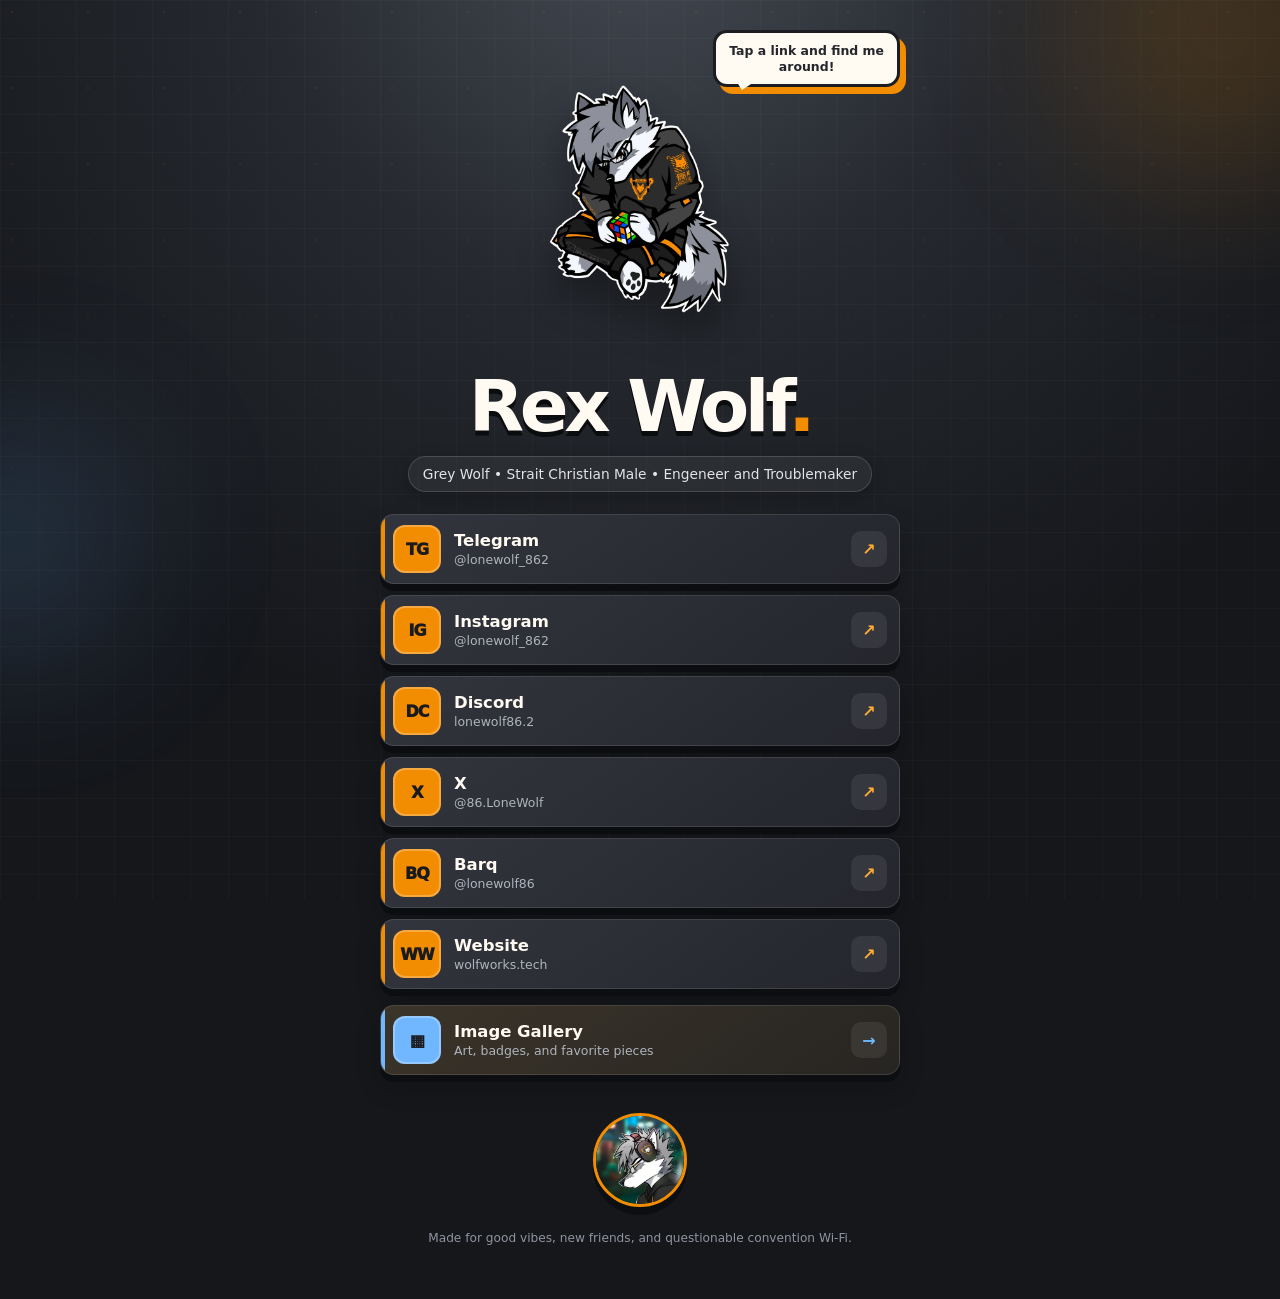
==== index.html @ 16a40c54 "Initial RexWolf site" ====
<!doctype html>
<html lang="en">
<head>
  <meta charset="UTF-8" />
  <meta name="viewport" content="width=device-width, initial-scale=1, viewport-fit=cover" />
  <meta name="theme-color" content="#f28c00" />
  <meta name="description" content="Find Rex Wolf around the inter.net." />
  <title>Rex Wolf • Find me online</title>
  <link rel="icon" type="image/png" href="/favicon.png" />
  <link rel="shortcut icon" href="/favicon.ico" />
  <link rel="apple-touch-icon" href="/apple-touch-icon.png" />
<link rel="stylesheet" href="styles.css" />
</head>
<body>
  <div class="ambient ambient-one"></div>
  <div class="ambient ambient-two"></div>

  <main class="landing-shell">
    <header class="hero" aria-labelledby="page-title">
      <div class="hero-art-wrap">
        <img class="hero-art" src="assets/images/hero.webp" alt="Rex Wolf sitting with a Rubik's cube" />
        <div class="speech-bubble">Tap a link and find me<br>around!</div>
      </div>

      <h1 id="page-title">Rex Wolf</h1>
      <p class="tagline"> Grey Wolf • Strait Christian Male • Engeneer and Troublemaker</p>
    </header>

    <nav class="link-stack" aria-label="Social links">
      <a class="social-card telegram" href="https://t.me/lonewolf_862" target="_blank" rel="noopener noreferrer">
        <span class="icon-box">TG</span><span class="link-copy"><strong>Telegram</strong><small>@lonewolf_862</small></span><span class="action">↗</span>
      </a>

      <a class="social-card instagram" href="https://www.instagram.com/lonewolf_862?igsh=OXlvZTcyczkxMWgy&amp;utm_source=qr" target="_blank" rel="noopener noreferrer">
        <span class="icon-box">IG</span><span class="link-copy"><strong>Instagram</strong><small>@lonewolf_862</small></span><span class="action">↗</span>
      </a>

      <a class="social-card discord" href="https://discord.gg/ERXypzSc" target="_blank" rel="noopener noreferrer">
        <span class="icon-box">DC</span><span class="link-copy"><strong>Discord</strong><small>lonewolf86.2</small></span><span class="action">↗</span>
      </a>

      <a class="social-card x-social" href="https://x.com/86_lonewolf?s=11&amp;t=PBDPxFyqkPmnxiCzqgO6YQ" target="_blank" rel="noopener noreferrer">
        <span class="icon-box">X</span><span class="link-copy"><strong>X</strong><small>@86.LoneWolf</small></span><span class="action">↗</span>
      </a>

      <a class="social-card barq" href="https://barq.app/@lonewolf86" target="_blank" rel="noopener noreferrer">
        <span class="icon-box">BQ</span><span class="link-copy"><strong>Barq</strong><small>@lonewolf86</small></span><span class="action">↗</span>
      </a>

      <a class="social-card website" href="https://wolfworks.tech" target="_blank" rel="noopener noreferrer">
        <span class="icon-box">WW</span><span class="link-copy"><strong>Website</strong><small>wolfworks.tech</small></span><span class="action">↗</span>
      </a>

      <a class="social-card gallery-link" href="gallery.html">
        <span class="icon-box">▦</span><span class="link-copy"><strong>Image Gallery</strong><small>Art, badges, and favorite pieces</small></span><span class="action">→</span>
      </a>
    </nav>

    <footer>
      <img src="assets/images/thumbs/music-wolf.webp" alt="Rex wearing headphones" class="footer-avatar" />
      <p>Made for good vibes, new friends, and questionable convention Wi-Fi.</p>
    </footer>
  </main>

</body>
</html>
---- styles.css ----
:root{--orange:#f28c00;--orange2:#ffad32;--charcoal:#1b1d22;--panel:#292c33;--paper:#fffaf2;--muted:#aeb3bd;--blue:#71b7ff;--shadow:#090a0d;--max:520px}
*{box-sizing:border-box}html{min-height:100%;background:#15171b}body{margin:0;min-height:100%;font-family:Inter,ui-rounded,"Segoe UI",system-ui,-apple-system,sans-serif;color:var(--paper);background:
linear-gradient(rgba(255,255,255,.025) 1px,transparent 1px),linear-gradient(90deg,rgba(255,255,255,.025) 1px,transparent 1px),radial-gradient(circle at 50% -10%,#454a53 0,#25282e 34%,#15171b 72%);background-size:38px 38px,38px 38px,auto;background-attachment:fixed;overflow-x:hidden}body:before{content:"";position:fixed;inset:0;pointer-events:none;opacity:.16;background-image:radial-gradient(circle at 12px 12px,rgba(242,140,0,.7) 1px,transparent 1.5px);background-size:76px 76px;mask-image:linear-gradient(to bottom,#000,transparent 78%)}a{color:inherit}.ambient{position:fixed;border-radius:50%;filter:blur(80px);opacity:.17;pointer-events:none}.ambient-one{width:320px;height:320px;background:var(--orange);top:-130px;right:-100px}.ambient-two{width:260px;height:260px;background:var(--blue);left:-120px;top:45%}.landing-shell{width:min(calc(100% - 28px),var(--max));margin:0 auto;padding:24px 0 42px;position:relative}.hero{text-align:center}.hero-art-wrap{position:relative;min-height:286px;display:flex;align-items:flex-end;justify-content:center}.hero-art{width:min(94vw,430px);max-height:350px;object-fit:contain;filter:drop-shadow(0 20px 18px rgba(0,0,0,.34));animation:float 5s ease-in-out infinite}.speech-bubble{position:absolute;right:0;top:6px;background:var(--paper);color:#24262b;border:3px solid var(--charcoal);border-radius:14px;padding:10px 13px;font-weight:800;font-size:.78rem;line-height:1.25;box-shadow:6px 7px 0 var(--orange)}.speech-bubble:after{content:"";position:absolute;left:18px;bottom:-14px;border:8px solid transparent;border-top-color:var(--paper);transform:rotate(12deg)}h1{font-size:clamp(2.8rem,12vw,4.5rem);margin:-2px 0 8px;letter-spacing:-.06em;line-height:.95;text-shadow:0 5px 0 #0b0c0e}h1:after{content:".";color:var(--orange)}.tagline{display:inline-flex;align-items:center;gap:8px;margin:8px 0 22px;padding:9px 14px;border:1px solid rgba(255,255,255,.14);border-radius:999px;background:rgba(255,255,255,.055);font-size:.86rem;color:#e2e4e8;box-shadow:0 6px 18px rgba(0,0,0,.22)}.status-dot{width:9px;height:9px;border-radius:50%;background:var(--orange);box-shadow:0 0 0 4px rgba(242,140,0,.18)}.link-stack{display:grid;gap:11px}.social-card{display:grid;grid-template-columns:48px 1fr auto;gap:13px;align-items:center;min-height:68px;padding:10px 12px;text-decoration:none;background:linear-gradient(145deg,#32353d,#24262c);border:1px solid rgba(255,255,255,.11);border-radius:14px;box-shadow:0 7px 0 #0d0e11,0 12px 25px rgba(0,0,0,.22);transition:transform .16s ease,border-color .16s ease,box-shadow .16s ease;cursor:pointer;position:relative;overflow:hidden}.social-card:before{content:"";position:absolute;left:0;top:0;bottom:0;width:4px;background:var(--orange)}.social-card:hover,.social-card:focus-visible{transform:translateY(-3px);border-color:rgba(242,140,0,.7);box-shadow:0 10px 0 #0d0e11,0 18px 30px rgba(0,0,0,.3);outline:none}.social-card:active{transform:translateY(3px);box-shadow:0 3px 0 #0d0e11}.icon-box{width:48px;height:48px;border-radius:12px;display:grid;place-items:center;background:var(--orange);color:#191a1e;font-weight:950;letter-spacing:-.06em;box-shadow:inset 0 0 0 2px rgba(255,255,255,.25)}.link-copy{display:flex;flex-direction:column;min-width:0}.link-copy strong{font-size:1.03rem}.link-copy small{color:var(--muted);font-size:.78rem;margin-top:2px;white-space:nowrap;overflow:hidden;text-overflow:ellipsis}.action{height:36px;min-width:36px;padding:0 10px;border-radius:10px;display:grid;place-items:center;background:rgba(255,255,255,.075);color:var(--orange2);font-weight:900}.copy-action{font-size:.72rem}.gallery-link{margin-top:5px;background:linear-gradient(145deg,#3b3429,#272522)}.gallery-link .icon-box{background:var(--blue)}.gallery-link:before{background:var(--blue)}.gallery-link .action{color:var(--blue)}footer{text-align:center;margin-top:38px;color:#8f949f;font-size:.76rem}.footer-avatar{width:94px;height:94px;border-radius:50%;object-fit:cover;border:3px solid var(--orange);box-shadow:0 8px 0 #0d0e11;margin-bottom:8px}.toast{position:fixed;left:50%;bottom:28px;transform:translate(-50%,30px);opacity:0;background:var(--paper);color:#202126;padding:11px 16px;border-radius:999px;font-weight:850;box-shadow:0 12px 30px rgba(0,0,0,.4);transition:.22s ease;z-index:50}.toast.show{opacity:1;transform:translate(-50%,0)}
/* Gallery */.gallery-shell{width:min(calc(100% - 28px),1050px);margin:0 auto;padding:34px 0 60px;position:relative}.gallery-header{margin-bottom:24px}.back-link{display:inline-block;color:var(--orange2);font-weight:800;text-decoration:none;margin-bottom:20px}.gallery-title-row{display:flex;align-items:center;gap:18px}.gallery-title-row img{width:92px;height:92px;border-radius:24px;object-fit:cover;border:3px solid var(--orange);box-shadow:0 8px 0 #0b0c0f}.gallery-title-row h1{font-size:clamp(2.25rem,8vw,4rem);margin:0 0 7px}.gallery-title-row p{margin:0;color:var(--muted)}.gallery-grid{display:grid;grid-template-columns:repeat(auto-fit,minmax(220px,1fr));gap:16px}.gallery-card{padding:0;border:1px solid rgba(255,255,255,.12);border-radius:16px;overflow:hidden;background:#292c32;color:var(--paper);text-align:left;cursor:pointer;box-shadow:0 8px 0 #0c0d10;transition:.18s ease}.gallery-card:hover,.gallery-card:focus-visible{transform:translateY(-4px);border-color:var(--orange);outline:none}.gallery-card img{display:block;width:100%;aspect-ratio:1;object-fit:cover;background:#111}.gallery-card span{display:flex;flex-direction:column;padding:13px 14px 15px}.gallery-card strong{font-size:1rem}.gallery-card small{color:var(--muted);margin-top:3px}.lightbox{position:fixed;inset:0;padding:20px;background:rgba(5,6,8,.88);backdrop-filter:blur(9px);display:none;place-items:center;z-index:100}.lightbox.open{display:grid}.lightbox-panel{width:min(100%,1100px);max-height:calc(100vh - 40px);display:flex;flex-direction:column;background:#1f2227;border:1px solid rgba(255,255,255,.13);border-radius:18px;overflow:hidden;box-shadow:0 30px 80px rgba(0,0,0,.65)}.lightbox-head{display:flex;justify-content:space-between;align-items:center;gap:16px;padding:13px 16px;background:#f7f3ec;color:#222}.lightbox-head h2{font-size:1rem;margin:0}.lightbox-head p{font-size:.75rem;color:#666;margin:3px 0 0}.lightbox-actions{display:flex;gap:8px;align-items:center}.download-btn,.close-btn{border:0;border-radius:999px;padding:9px 13px;background:#222;color:#fff;text-decoration:none;font-weight:800;font-size:.78rem}.close-btn{width:36px;height:36px;padding:0;background:#e6e1d9;color:#222;font-size:1.35rem;cursor:pointer}.lightbox-stage{min-height:0;position:relative;display:flex;align-items:center;justify-content:center;padding:16px;background:#111318;flex:1}.lightbox-stage img{max-width:100%;max-height:calc(100vh - 155px);object-fit:contain}.nav-btn{position:absolute;top:50%;transform:translateY(-50%);width:46px;height:58px;border:0;border-radius:13px;background:rgba(0,0,0,.55);color:#fff;font-size:2.2rem;cursor:pointer}.nav-btn.prev{left:12px}.nav-btn.next{right:12px}.lightbox-counter{text-align:center;padding:7px;background:#191b20;color:#999;font-size:.74rem}
@keyframes float{50%{transform:translateY(-8px) rotate(-.4deg)}}@media(max-width:560px){.landing-shell{padding-top:8px}.hero-art-wrap{min-height:248px}.speech-bubble{right:2px;top:2px;font-size:.69rem}.social-card{min-height:64px;grid-template-columns:44px 1fr auto}.icon-box{width:44px;height:44px}.gallery-title-row img{width:72px;height:72px;border-radius:19px}.lightbox{padding:0}.lightbox-panel{max-height:100vh;height:100%;border-radius:0}.lightbox-head{padding:11px}.download-btn{padding:8px 10px}.lightbox-stage img{max-height:calc(100vh - 140px)}.nav-btn{width:39px;height:50px}.gallery-grid{grid-template-columns:repeat(2,minmax(0,1fr));gap:11px}.gallery-card span{padding:10px}.gallery-card small{font-size:.69rem}}@media(prefers-reduced-motion:reduce){*{scroll-behavior:auto!important;animation:none!important;transition:none!important}}
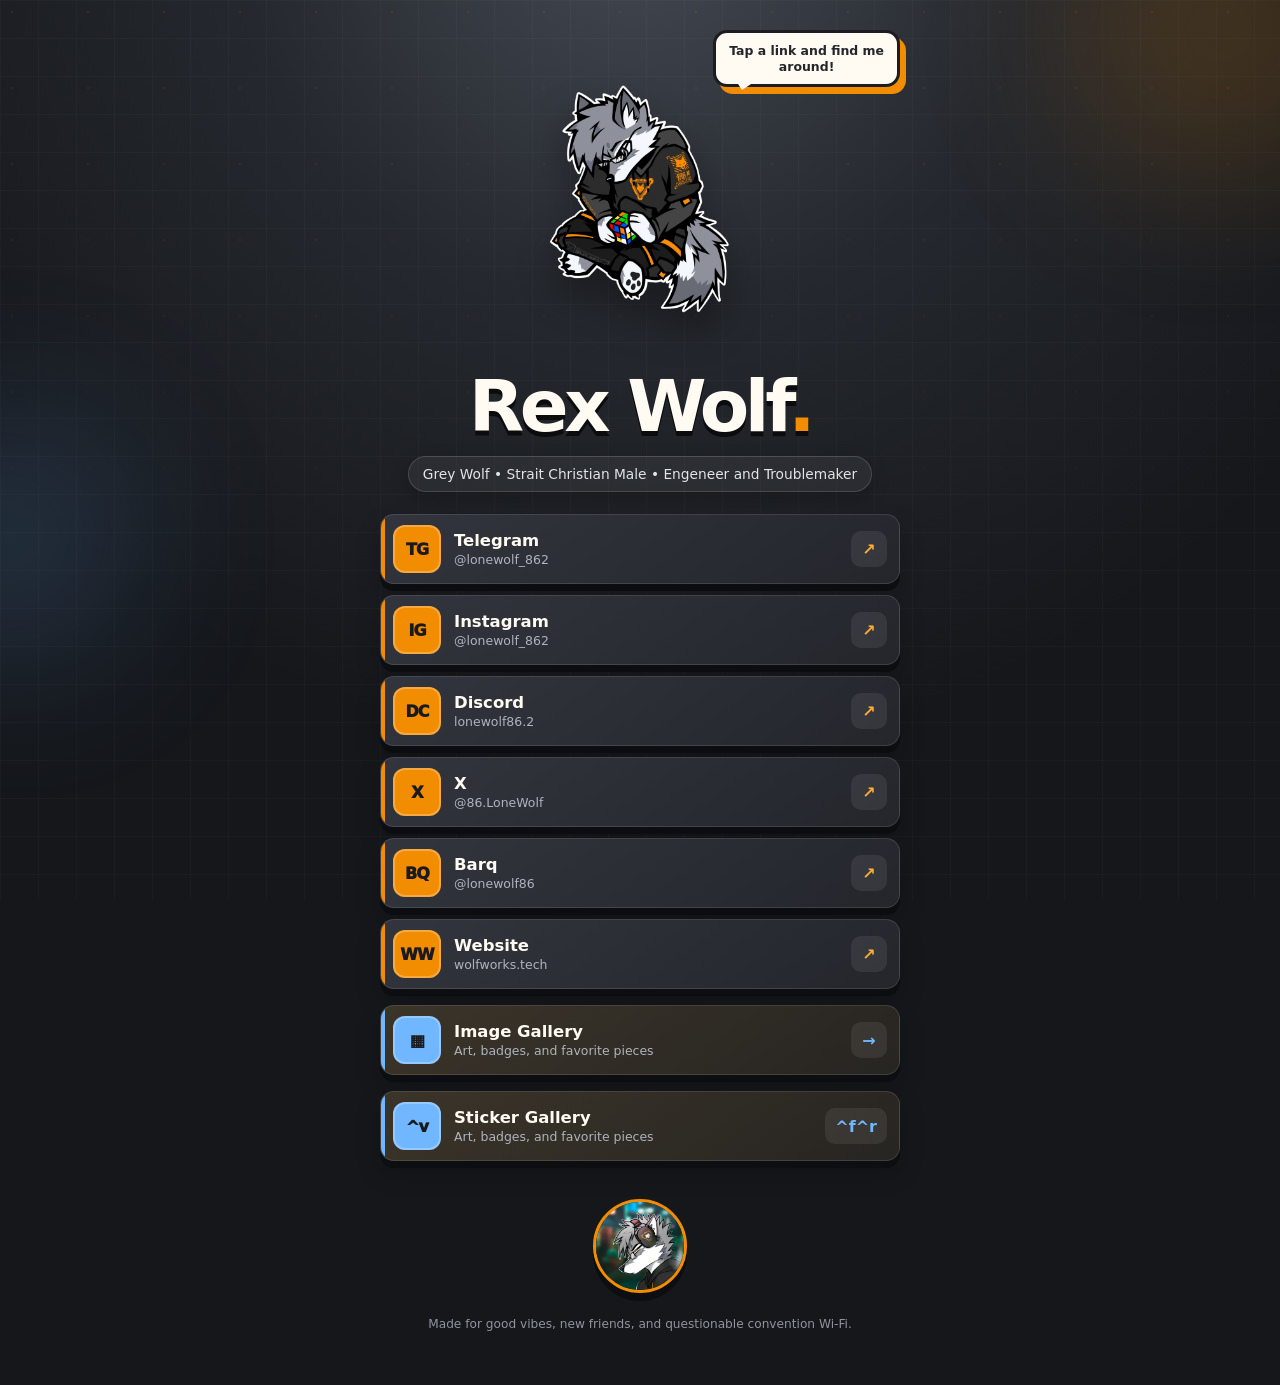
==== commit 7ac8fe9d: "fixes" ====
--- a/index.html
+++ b/index.html
@@ -54,6 +54,10 @@
       <a class="social-card gallery-link" href="gallery.html">
         <span class="icon-box">▦</span><span class="link-copy"><strong>Image Gallery</strong><small>Art, badges, and favorite pieces</small></span><span class="action">→</span>
       </a>
+
+      <a class="social-card gallery-link" href="stickers.html">
+        <span class="icon-box"> ^v </span><span class="link-copy"><strong>Sticker Gallery</strong><small>Art, badges, and favorite pieces</small></span><span class="action"> ^f^r</span>
+      </a>
     </nav>
 
     <footer>
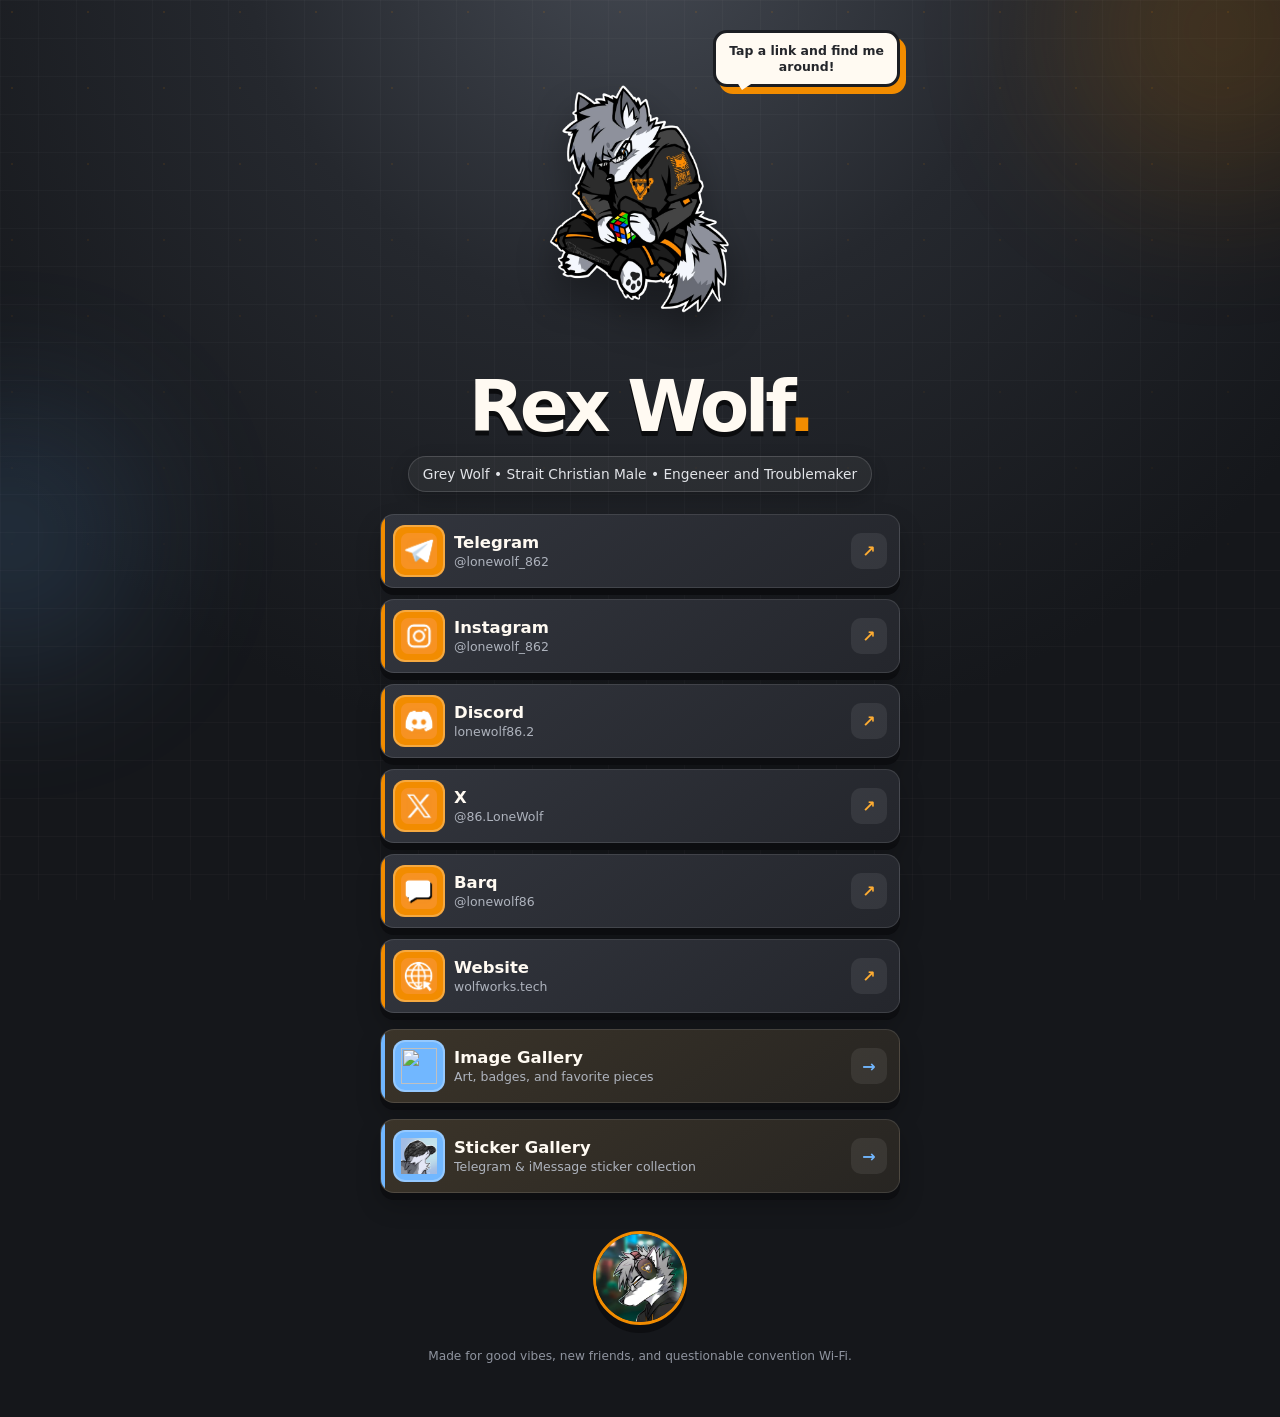
==== commit f424eb51: "iCONS" ====
--- a/index.html
+++ b/index.html
@@ -28,35 +28,59 @@
 
     <nav class="link-stack" aria-label="Social links">
       <a class="social-card telegram" href="https://t.me/lonewolf_862" target="_blank" rel="noopener noreferrer">
-        <span class="icon-box">TG</span><span class="link-copy"><strong>Telegram</strong><small>@lonewolf_862</small></span><span class="action">↗</span>
+        <span class="icon-box">
+          <img src="assets/icons/Telegram_icon.PNG" alt="">
+        </span>
+        <span class="link-copy"><strong>Telegram</strong><small>@lonewolf_862</small></span><span class="action">↗</span>
       </a>
 
       <a class="social-card instagram" href="https://www.instagram.com/lonewolf_862?igsh=OXlvZTcyczkxMWgy&amp;utm_source=qr" target="_blank" rel="noopener noreferrer">
-        <span class="icon-box">IG</span><span class="link-copy"><strong>Instagram</strong><small>@lonewolf_862</small></span><span class="action">↗</span>
+        <span class="icon-box">
+          <img src="assets/icons/Instagram_icon.png" alt="">
+        </span>
+        <span class="link-copy"><strong>Instagram</strong><small>@lonewolf_862</small></span><span class="action">↗</span>
       </a>
 
       <a class="social-card discord" href="https://discord.gg/ERXypzSc" target="_blank" rel="noopener noreferrer">
-        <span class="icon-box">DC</span><span class="link-copy"><strong>Discord</strong><small>lonewolf86.2</small></span><span class="action">↗</span>
+        <span class="icon-box">
+          <img src="assets/icons/Discord_icon.PNG" alt="">
+        </span>
+        <span class="link-copy"><strong>Discord</strong><small>lonewolf86.2</small></span><span class="action">↗</span>
       </a>
 
       <a class="social-card x-social" href="https://x.com/86_lonewolf?s=11&amp;t=PBDPxFyqkPmnxiCzqgO6YQ" target="_blank" rel="noopener noreferrer">
-        <span class="icon-box">X</span><span class="link-copy"><strong>X</strong><small>@86.LoneWolf</small></span><span class="action">↗</span>
+        <span class="icon-box">
+          <img src="assets/icons/X_icon.PNG" alt="">
+        </span>
+        <span class="link-copy"><strong>X</strong><small>@86.LoneWolf</small></span><span class="action">↗</span>
       </a>
 
       <a class="social-card barq" href="https://barq.app/@lonewolf86" target="_blank" rel="noopener noreferrer">
-        <span class="icon-box">BQ</span><span class="link-copy"><strong>Barq</strong><small>@lonewolf86</small></span><span class="action">↗</span>
+        <span class="icon-box">
+          <img src="assets/icons/Barq_icon.PNG" alt="">
+        </span>
+        <span class="link-copy"><strong>Barq</strong><small>@lonewolf86</small></span><span class="action">↗</span>
       </a>
 
       <a class="social-card website" href="https://wolfworks.tech" target="_blank" rel="noopener noreferrer">
-        <span class="icon-box">WW</span><span class="link-copy"><strong>Website</strong><small>wolfworks.tech</small></span><span class="action">↗</span>
+        <span class="icon-box">
+          <img src="assets/icons/Website_icon.png" alt="">
+        </span>
+        <span class="link-copy"><strong>Website</strong><small>wolfworks.tech</small></span><span class="action">↗</span>
       </a>
 
       <a class="social-card gallery-link" href="gallery.html">
-        <span class="icon-box">▦</span><span class="link-copy"><strong>Image Gallery</strong><small>Art, badges, and favorite pieces</small></span><span class="action">→</span>
+        <span class="icon-box">
+          <img src="assets/icons/Gallery_icon.PNG" alt="">
+        </span>
+        <span class="link-copy"><strong>Image Gallery</strong><small>Art, badges, and favorite pieces</small></span><span class="action">→</span>
       </a>
 
       <a class="social-card gallery-link" href="stickers.html">
-        <span class="icon-box"> ^v </span><span class="link-copy"><strong>Sticker Gallery</strong><small>Art, badges, and favorite pieces</small></span><span class="action"> ^f^r</span>
+        <span class="icon-box">
+          <img src="assets/icons/StickerLibary_icon.PNG" alt="">
+        </span>
+        </span><span class="link-copy"><strong>Sticker Gallery</strong><small>Telegram & iMessage sticker collection</small></span><span class="action">→</span>
       </a>
     </nav>
 
--- a/styles.css
+++ b/styles.css
@@ -3,3 +3,19 @@
 linear-gradient(rgba(255,255,255,.025) 1px,transparent 1px),linear-gradient(90deg,rgba(255,255,255,.025) 1px,transparent 1px),radial-gradient(circle at 50% -10%,#454a53 0,#25282e 34%,#15171b 72%);background-size:38px 38px,38px 38px,auto;background-attachment:fixed;overflow-x:hidden}body:before{content:"";position:fixed;inset:0;pointer-events:none;opacity:.16;background-image:radial-gradient(circle at 12px 12px,rgba(242,140,0,.7) 1px,transparent 1.5px);background-size:76px 76px;mask-image:linear-gradient(to bottom,#000,transparent 78%)}a{color:inherit}.ambient{position:fixed;border-radius:50%;filter:blur(80px);opacity:.17;pointer-events:none}.ambient-one{width:320px;height:320px;background:var(--orange);top:-130px;right:-100px}.ambient-two{width:260px;height:260px;background:var(--blue);left:-120px;top:45%}.landing-shell{width:min(calc(100% - 28px),var(--max));margin:0 auto;padding:24px 0 42px;position:relative}.hero{text-align:center}.hero-art-wrap{position:relative;min-height:286px;display:flex;align-items:flex-end;justify-content:center}.hero-art{width:min(94vw,430px);max-height:350px;object-fit:contain;filter:drop-shadow(0 20px 18px rgba(0,0,0,.34));animation:float 5s ease-in-out infinite}.speech-bubble{position:absolute;right:0;top:6px;background:var(--paper);color:#24262b;border:3px solid var(--charcoal);border-radius:14px;padding:10px 13px;font-weight:800;font-size:.78rem;line-height:1.25;box-shadow:6px 7px 0 var(--orange)}.speech-bubble:after{content:"";position:absolute;left:18px;bottom:-14px;border:8px solid transparent;border-top-color:var(--paper);transform:rotate(12deg)}h1{font-size:clamp(2.8rem,12vw,4.5rem);margin:-2px 0 8px;letter-spacing:-.06em;line-height:.95;text-shadow:0 5px 0 #0b0c0e}h1:after{content:".";color:var(--orange)}.tagline{display:inline-flex;align-items:center;gap:8px;margin:8px 0 22px;padding:9px 14px;border:1px solid rgba(255,255,255,.14);border-radius:999px;background:rgba(255,255,255,.055);font-size:.86rem;color:#e2e4e8;box-shadow:0 6px 18px rgba(0,0,0,.22)}.status-dot{width:9px;height:9px;border-radius:50%;background:var(--orange);box-shadow:0 0 0 4px rgba(242,140,0,.18)}.link-stack{display:grid;gap:11px}.social-card{display:grid;grid-template-columns:48px 1fr auto;gap:13px;align-items:center;min-height:68px;padding:10px 12px;text-decoration:none;background:linear-gradient(145deg,#32353d,#24262c);border:1px solid rgba(255,255,255,.11);border-radius:14px;box-shadow:0 7px 0 #0d0e11,0 12px 25px rgba(0,0,0,.22);transition:transform .16s ease,border-color .16s ease,box-shadow .16s ease;cursor:pointer;position:relative;overflow:hidden}.social-card:before{content:"";position:absolute;left:0;top:0;bottom:0;width:4px;background:var(--orange)}.social-card:hover,.social-card:focus-visible{transform:translateY(-3px);border-color:rgba(242,140,0,.7);box-shadow:0 10px 0 #0d0e11,0 18px 30px rgba(0,0,0,.3);outline:none}.social-card:active{transform:translateY(3px);box-shadow:0 3px 0 #0d0e11}.icon-box{width:48px;height:48px;border-radius:12px;display:grid;place-items:center;background:var(--orange);color:#191a1e;font-weight:950;letter-spacing:-.06em;box-shadow:inset 0 0 0 2px rgba(255,255,255,.25)}.link-copy{display:flex;flex-direction:column;min-width:0}.link-copy strong{font-size:1.03rem}.link-copy small{color:var(--muted);font-size:.78rem;margin-top:2px;white-space:nowrap;overflow:hidden;text-overflow:ellipsis}.action{height:36px;min-width:36px;padding:0 10px;border-radius:10px;display:grid;place-items:center;background:rgba(255,255,255,.075);color:var(--orange2);font-weight:900}.copy-action{font-size:.72rem}.gallery-link{margin-top:5px;background:linear-gradient(145deg,#3b3429,#272522)}.gallery-link .icon-box{background:var(--blue)}.gallery-link:before{background:var(--blue)}.gallery-link .action{color:var(--blue)}footer{text-align:center;margin-top:38px;color:#8f949f;font-size:.76rem}.footer-avatar{width:94px;height:94px;border-radius:50%;object-fit:cover;border:3px solid var(--orange);box-shadow:0 8px 0 #0d0e11;margin-bottom:8px}.toast{position:fixed;left:50%;bottom:28px;transform:translate(-50%,30px);opacity:0;background:var(--paper);color:#202126;padding:11px 16px;border-radius:999px;font-weight:850;box-shadow:0 12px 30px rgba(0,0,0,.4);transition:.22s ease;z-index:50}.toast.show{opacity:1;transform:translate(-50%,0)}
 /* Gallery */.gallery-shell{width:min(calc(100% - 28px),1050px);margin:0 auto;padding:34px 0 60px;position:relative}.gallery-header{margin-bottom:24px}.back-link{display:inline-block;color:var(--orange2);font-weight:800;text-decoration:none;margin-bottom:20px}.gallery-title-row{display:flex;align-items:center;gap:18px}.gallery-title-row img{width:92px;height:92px;border-radius:24px;object-fit:cover;border:3px solid var(--orange);box-shadow:0 8px 0 #0b0c0f}.gallery-title-row h1{font-size:clamp(2.25rem,8vw,4rem);margin:0 0 7px}.gallery-title-row p{margin:0;color:var(--muted)}.gallery-grid{display:grid;grid-template-columns:repeat(auto-fit,minmax(220px,1fr));gap:16px}.gallery-card{padding:0;border:1px solid rgba(255,255,255,.12);border-radius:16px;overflow:hidden;background:#292c32;color:var(--paper);text-align:left;cursor:pointer;box-shadow:0 8px 0 #0c0d10;transition:.18s ease}.gallery-card:hover,.gallery-card:focus-visible{transform:translateY(-4px);border-color:var(--orange);outline:none}.gallery-card img{display:block;width:100%;aspect-ratio:1;object-fit:cover;background:#111}.gallery-card span{display:flex;flex-direction:column;padding:13px 14px 15px}.gallery-card strong{font-size:1rem}.gallery-card small{color:var(--muted);margin-top:3px}.lightbox{position:fixed;inset:0;padding:20px;background:rgba(5,6,8,.88);backdrop-filter:blur(9px);display:none;place-items:center;z-index:100}.lightbox.open{display:grid}.lightbox-panel{width:min(100%,1100px);max-height:calc(100vh - 40px);display:flex;flex-direction:column;background:#1f2227;border:1px solid rgba(255,255,255,.13);border-radius:18px;overflow:hidden;box-shadow:0 30px 80px rgba(0,0,0,.65)}.lightbox-head{display:flex;justify-content:space-between;align-items:center;gap:16px;padding:13px 16px;background:#f7f3ec;color:#222}.lightbox-head h2{font-size:1rem;margin:0}.lightbox-head p{font-size:.75rem;color:#666;margin:3px 0 0}.lightbox-actions{display:flex;gap:8px;align-items:center}.download-btn,.close-btn{border:0;border-radius:999px;padding:9px 13px;background:#222;color:#fff;text-decoration:none;font-weight:800;font-size:.78rem}.close-btn{width:36px;height:36px;padding:0;background:#e6e1d9;color:#222;font-size:1.35rem;cursor:pointer}.lightbox-stage{min-height:0;position:relative;display:flex;align-items:center;justify-content:center;padding:16px;background:#111318;flex:1}.lightbox-stage img{max-width:100%;max-height:calc(100vh - 155px);object-fit:contain}.nav-btn{position:absolute;top:50%;transform:translateY(-50%);width:46px;height:58px;border:0;border-radius:13px;background:rgba(0,0,0,.55);color:#fff;font-size:2.2rem;cursor:pointer}.nav-btn.prev{left:12px}.nav-btn.next{right:12px}.lightbox-counter{text-align:center;padding:7px;background:#191b20;color:#999;font-size:.74rem}
 @keyframes float{50%{transform:translateY(-8px) rotate(-.4deg)}}@media(max-width:560px){.landing-shell{padding-top:8px}.hero-art-wrap{min-height:248px}.speech-bubble{right:2px;top:2px;font-size:.69rem}.social-card{min-height:64px;grid-template-columns:44px 1fr auto}.icon-box{width:44px;height:44px}.gallery-title-row img{width:72px;height:72px;border-radius:19px}.lightbox{padding:0}.lightbox-panel{max-height:100vh;height:100%;border-radius:0}.lightbox-head{padding:11px}.download-btn{padding:8px 10px}.lightbox-stage img{max-height:calc(100vh - 140px)}.nav-btn{width:39px;height:50px}.gallery-grid{grid-template-columns:repeat(2,minmax(0,1fr));gap:11px}.gallery-card span{padding:10px}.gallery-card small{font-size:.69rem}}@media(prefers-reduced-motion:reduce){*{scroll-behavior:auto!important;animation:none!important;transition:none!important}}
+.icon-box {
+    width: 52px;
+    height: 52px;
+
+    display: flex;
+    align-items: center;
+    justify-content: center;
+
+    flex-shrink: 0;
+}
+
+.icon-box img {
+    width: 36px;
+    height: 36px;
+    object-fit: contain;
+}
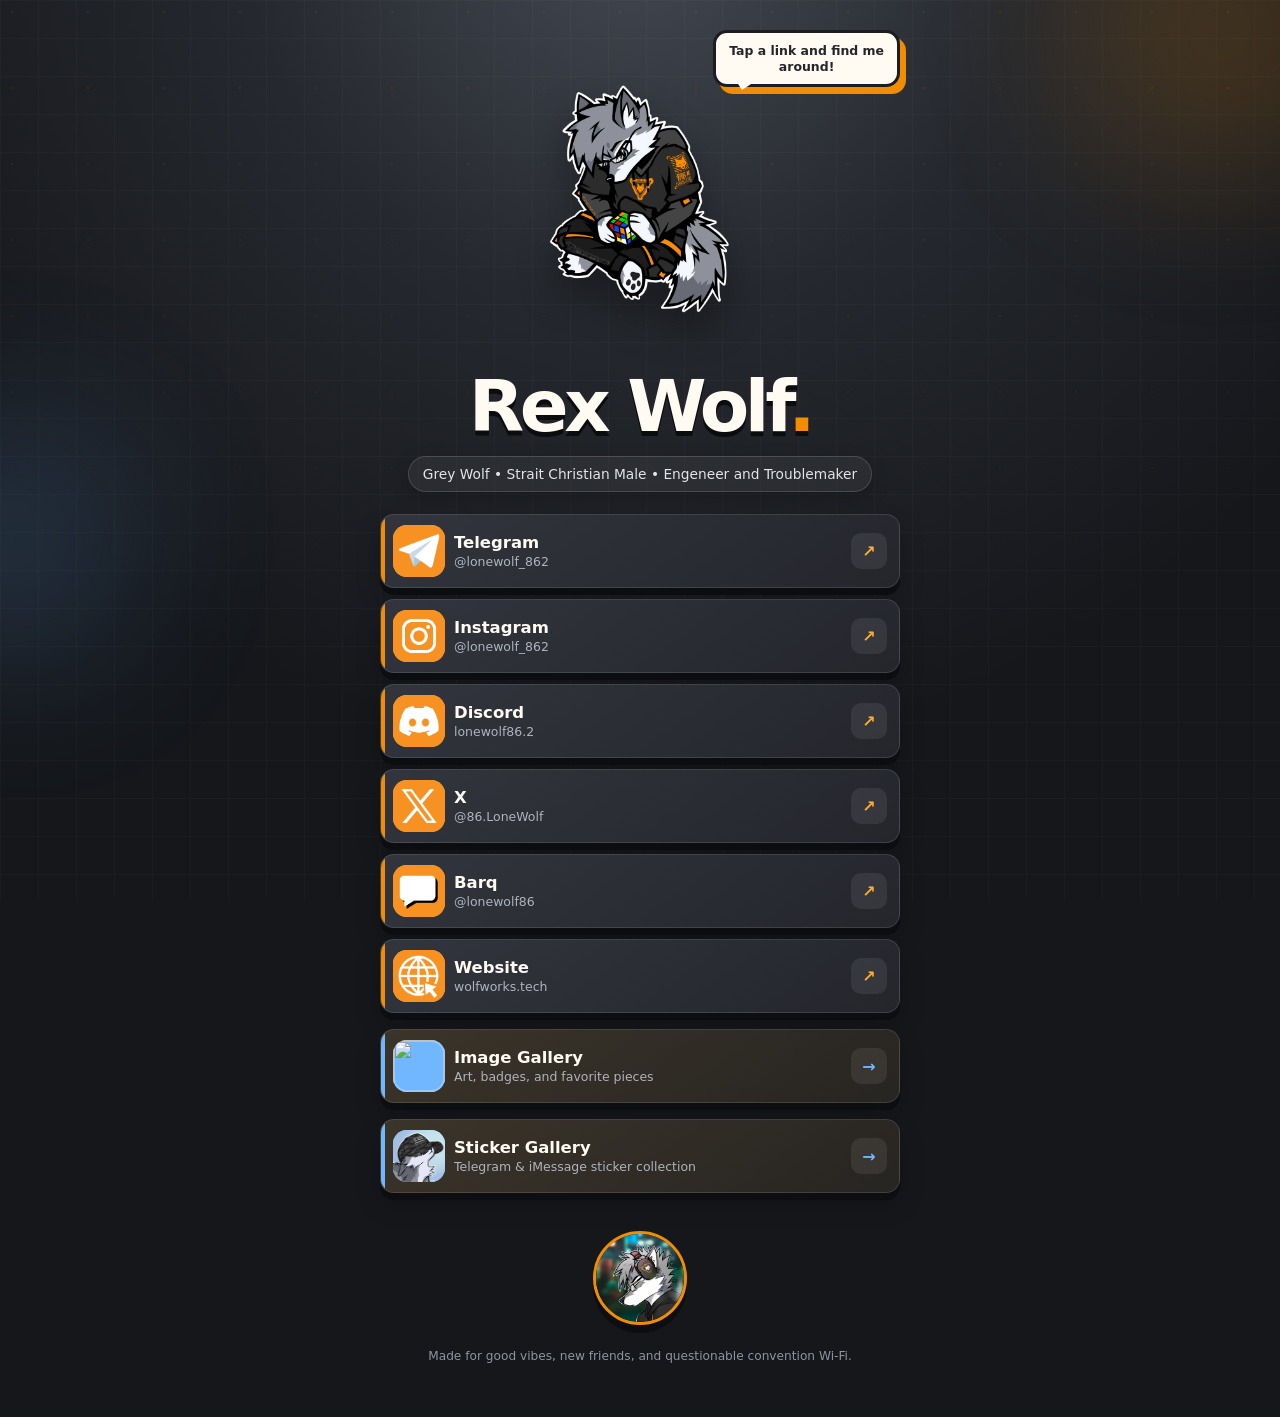
==== commit 9505f16b: "Cleaning up" ====
--- a/index.html
+++ b/index.html
@@ -7,7 +7,6 @@
   <meta name="description" content="Find Rex Wolf around the inter.net." />
   <title>Rex Wolf • Find me online</title>
   <link rel="icon" type="image/png" href="/favicon.png" />
-  <link rel="shortcut icon" href="/favicon.ico" />
   <link rel="apple-touch-icon" href="/apple-touch-icon.png" />
 <link rel="stylesheet" href="styles.css" />
 </head>
--- a/styles.css
+++ b/styles.css
@@ -3,19 +3,24 @@
 linear-gradient(rgba(255,255,255,.025) 1px,transparent 1px),linear-gradient(90deg,rgba(255,255,255,.025) 1px,transparent 1px),radial-gradient(circle at 50% -10%,#454a53 0,#25282e 34%,#15171b 72%);background-size:38px 38px,38px 38px,auto;background-attachment:fixed;overflow-x:hidden}body:before{content:"";position:fixed;inset:0;pointer-events:none;opacity:.16;background-image:radial-gradient(circle at 12px 12px,rgba(242,140,0,.7) 1px,transparent 1.5px);background-size:76px 76px;mask-image:linear-gradient(to bottom,#000,transparent 78%)}a{color:inherit}.ambient{position:fixed;border-radius:50%;filter:blur(80px);opacity:.17;pointer-events:none}.ambient-one{width:320px;height:320px;background:var(--orange);top:-130px;right:-100px}.ambient-two{width:260px;height:260px;background:var(--blue);left:-120px;top:45%}.landing-shell{width:min(calc(100% - 28px),var(--max));margin:0 auto;padding:24px 0 42px;position:relative}.hero{text-align:center}.hero-art-wrap{position:relative;min-height:286px;display:flex;align-items:flex-end;justify-content:center}.hero-art{width:min(94vw,430px);max-height:350px;object-fit:contain;filter:drop-shadow(0 20px 18px rgba(0,0,0,.34));animation:float 5s ease-in-out infinite}.speech-bubble{position:absolute;right:0;top:6px;background:var(--paper);color:#24262b;border:3px solid var(--charcoal);border-radius:14px;padding:10px 13px;font-weight:800;font-size:.78rem;line-height:1.25;box-shadow:6px 7px 0 var(--orange)}.speech-bubble:after{content:"";position:absolute;left:18px;bottom:-14px;border:8px solid transparent;border-top-color:var(--paper);transform:rotate(12deg)}h1{font-size:clamp(2.8rem,12vw,4.5rem);margin:-2px 0 8px;letter-spacing:-.06em;line-height:.95;text-shadow:0 5px 0 #0b0c0e}h1:after{content:".";color:var(--orange)}.tagline{display:inline-flex;align-items:center;gap:8px;margin:8px 0 22px;padding:9px 14px;border:1px solid rgba(255,255,255,.14);border-radius:999px;background:rgba(255,255,255,.055);font-size:.86rem;color:#e2e4e8;box-shadow:0 6px 18px rgba(0,0,0,.22)}.status-dot{width:9px;height:9px;border-radius:50%;background:var(--orange);box-shadow:0 0 0 4px rgba(242,140,0,.18)}.link-stack{display:grid;gap:11px}.social-card{display:grid;grid-template-columns:48px 1fr auto;gap:13px;align-items:center;min-height:68px;padding:10px 12px;text-decoration:none;background:linear-gradient(145deg,#32353d,#24262c);border:1px solid rgba(255,255,255,.11);border-radius:14px;box-shadow:0 7px 0 #0d0e11,0 12px 25px rgba(0,0,0,.22);transition:transform .16s ease,border-color .16s ease,box-shadow .16s ease;cursor:pointer;position:relative;overflow:hidden}.social-card:before{content:"";position:absolute;left:0;top:0;bottom:0;width:4px;background:var(--orange)}.social-card:hover,.social-card:focus-visible{transform:translateY(-3px);border-color:rgba(242,140,0,.7);box-shadow:0 10px 0 #0d0e11,0 18px 30px rgba(0,0,0,.3);outline:none}.social-card:active{transform:translateY(3px);box-shadow:0 3px 0 #0d0e11}.icon-box{width:48px;height:48px;border-radius:12px;display:grid;place-items:center;background:var(--orange);color:#191a1e;font-weight:950;letter-spacing:-.06em;box-shadow:inset 0 0 0 2px rgba(255,255,255,.25)}.link-copy{display:flex;flex-direction:column;min-width:0}.link-copy strong{font-size:1.03rem}.link-copy small{color:var(--muted);font-size:.78rem;margin-top:2px;white-space:nowrap;overflow:hidden;text-overflow:ellipsis}.action{height:36px;min-width:36px;padding:0 10px;border-radius:10px;display:grid;place-items:center;background:rgba(255,255,255,.075);color:var(--orange2);font-weight:900}.copy-action{font-size:.72rem}.gallery-link{margin-top:5px;background:linear-gradient(145deg,#3b3429,#272522)}.gallery-link .icon-box{background:var(--blue)}.gallery-link:before{background:var(--blue)}.gallery-link .action{color:var(--blue)}footer{text-align:center;margin-top:38px;color:#8f949f;font-size:.76rem}.footer-avatar{width:94px;height:94px;border-radius:50%;object-fit:cover;border:3px solid var(--orange);box-shadow:0 8px 0 #0d0e11;margin-bottom:8px}.toast{position:fixed;left:50%;bottom:28px;transform:translate(-50%,30px);opacity:0;background:var(--paper);color:#202126;padding:11px 16px;border-radius:999px;font-weight:850;box-shadow:0 12px 30px rgba(0,0,0,.4);transition:.22s ease;z-index:50}.toast.show{opacity:1;transform:translate(-50%,0)}
 /* Gallery */.gallery-shell{width:min(calc(100% - 28px),1050px);margin:0 auto;padding:34px 0 60px;position:relative}.gallery-header{margin-bottom:24px}.back-link{display:inline-block;color:var(--orange2);font-weight:800;text-decoration:none;margin-bottom:20px}.gallery-title-row{display:flex;align-items:center;gap:18px}.gallery-title-row img{width:92px;height:92px;border-radius:24px;object-fit:cover;border:3px solid var(--orange);box-shadow:0 8px 0 #0b0c0f}.gallery-title-row h1{font-size:clamp(2.25rem,8vw,4rem);margin:0 0 7px}.gallery-title-row p{margin:0;color:var(--muted)}.gallery-grid{display:grid;grid-template-columns:repeat(auto-fit,minmax(220px,1fr));gap:16px}.gallery-card{padding:0;border:1px solid rgba(255,255,255,.12);border-radius:16px;overflow:hidden;background:#292c32;color:var(--paper);text-align:left;cursor:pointer;box-shadow:0 8px 0 #0c0d10;transition:.18s ease}.gallery-card:hover,.gallery-card:focus-visible{transform:translateY(-4px);border-color:var(--orange);outline:none}.gallery-card img{display:block;width:100%;aspect-ratio:1;object-fit:cover;background:#111}.gallery-card span{display:flex;flex-direction:column;padding:13px 14px 15px}.gallery-card strong{font-size:1rem}.gallery-card small{color:var(--muted);margin-top:3px}.lightbox{position:fixed;inset:0;padding:20px;background:rgba(5,6,8,.88);backdrop-filter:blur(9px);display:none;place-items:center;z-index:100}.lightbox.open{display:grid}.lightbox-panel{width:min(100%,1100px);max-height:calc(100vh - 40px);display:flex;flex-direction:column;background:#1f2227;border:1px solid rgba(255,255,255,.13);border-radius:18px;overflow:hidden;box-shadow:0 30px 80px rgba(0,0,0,.65)}.lightbox-head{display:flex;justify-content:space-between;align-items:center;gap:16px;padding:13px 16px;background:#f7f3ec;color:#222}.lightbox-head h2{font-size:1rem;margin:0}.lightbox-head p{font-size:.75rem;color:#666;margin:3px 0 0}.lightbox-actions{display:flex;gap:8px;align-items:center}.download-btn,.close-btn{border:0;border-radius:999px;padding:9px 13px;background:#222;color:#fff;text-decoration:none;font-weight:800;font-size:.78rem}.close-btn{width:36px;height:36px;padding:0;background:#e6e1d9;color:#222;font-size:1.35rem;cursor:pointer}.lightbox-stage{min-height:0;position:relative;display:flex;align-items:center;justify-content:center;padding:16px;background:#111318;flex:1}.lightbox-stage img{max-width:100%;max-height:calc(100vh - 155px);object-fit:contain}.nav-btn{position:absolute;top:50%;transform:translateY(-50%);width:46px;height:58px;border:0;border-radius:13px;background:rgba(0,0,0,.55);color:#fff;font-size:2.2rem;cursor:pointer}.nav-btn.prev{left:12px}.nav-btn.next{right:12px}.lightbox-counter{text-align:center;padding:7px;background:#191b20;color:#999;font-size:.74rem}
 @keyframes float{50%{transform:translateY(-8px) rotate(-.4deg)}}@media(max-width:560px){.landing-shell{padding-top:8px}.hero-art-wrap{min-height:248px}.speech-bubble{right:2px;top:2px;font-size:.69rem}.social-card{min-height:64px;grid-template-columns:44px 1fr auto}.icon-box{width:44px;height:44px}.gallery-title-row img{width:72px;height:72px;border-radius:19px}.lightbox{padding:0}.lightbox-panel{max-height:100vh;height:100%;border-radius:0}.lightbox-head{padding:11px}.download-btn{padding:8px 10px}.lightbox-stage img{max-height:calc(100vh - 140px)}.nav-btn{width:39px;height:50px}.gallery-grid{grid-template-columns:repeat(2,minmax(0,1fr));gap:11px}.gallery-card span{padding:10px}.gallery-card small{font-size:.69rem}}@media(prefers-reduced-motion:reduce){*{scroll-behavior:auto!important;animation:none!important;transition:none!important}}
+
 .icon-box {
     width: 52px;
     height: 52px;
+    flex-shrink: 0;
 
+    overflow: hidden;      /* clips anything outside */
+    border-radius: 14px;   /* same radius as your icons */
+
+    padding: 0;
     display: flex;
     align-items: center;
     justify-content: center;
-
-    flex-shrink: 0;
 }
 
 .icon-box img {
-    width: 36px;
-    height: 36px;
-    object-fit: contain;
+    width: 100%;
+    height: 100%;
+    display: block;
+    object-fit: cover;     /* fills the box */
 }
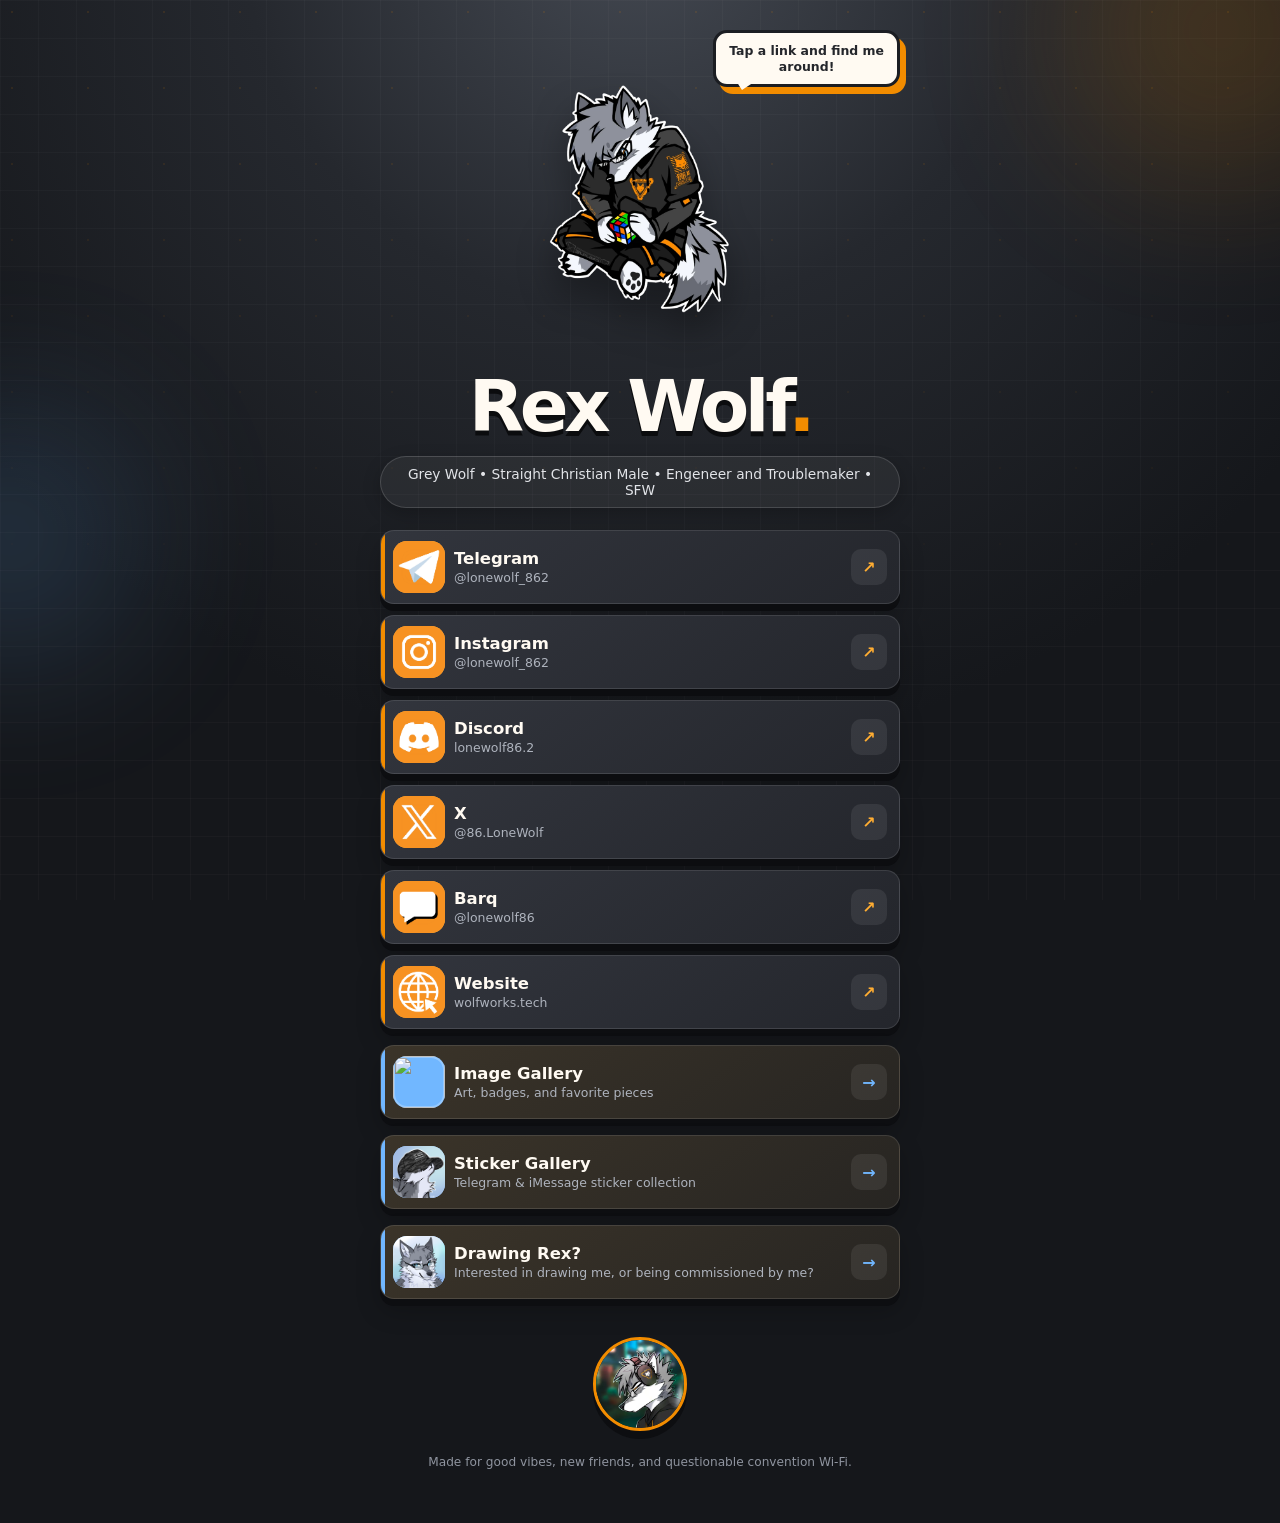
==== commit b736d47b: "various updates" ====
--- a/index.html
+++ b/index.html
@@ -22,7 +22,7 @@
       </div>
 
       <h1 id="page-title">Rex Wolf</h1>
-      <p class="tagline"> Grey Wolf • Strait Christian Male • Engeneer and Troublemaker</p>
+      <p class="tagline"> Grey Wolf • Straight Christian Male • Engeneer and Troublemaker  •  SFW </p>
     </header>
 
     <nav class="link-stack" aria-label="Social links">
@@ -81,6 +81,13 @@
         </span>
         </span><span class="link-copy"><strong>Sticker Gallery</strong><small>Telegram & iMessage sticker collection</small></span><span class="action">→</span>
       </a>
+
+      <a class="social-card gallery-link" href="reference.html">
+        <span class="icon-box">
+          <img src="assets/images/thumbs/rex-portrait.webp" alt="">
+        </span>
+        </span><span class="link-copy"><strong>Drawing Rex?</strong><small>Interested in drawing me, or being commissioned by me?</small></span><span class="action">→</span>
+      </a>
     </nav>
 
     <footer>
--- a/styles.css
+++ b/styles.css
@@ -1,8 +1,51 @@
 :root{--orange:#f28c00;--orange2:#ffad32;--charcoal:#1b1d22;--panel:#292c33;--paper:#fffaf2;--muted:#aeb3bd;--blue:#71b7ff;--shadow:#090a0d;--max:520px}
 *{box-sizing:border-box}html{min-height:100%;background:#15171b}body{margin:0;min-height:100%;font-family:Inter,ui-rounded,"Segoe UI",system-ui,-apple-system,sans-serif;color:var(--paper);background:
 linear-gradient(rgba(255,255,255,.025) 1px,transparent 1px),linear-gradient(90deg,rgba(255,255,255,.025) 1px,transparent 1px),radial-gradient(circle at 50% -10%,#454a53 0,#25282e 34%,#15171b 72%);background-size:38px 38px,38px 38px,auto;background-attachment:fixed;overflow-x:hidden}body:before{content:"";position:fixed;inset:0;pointer-events:none;opacity:.16;background-image:radial-gradient(circle at 12px 12px,rgba(242,140,0,.7) 1px,transparent 1.5px);background-size:76px 76px;mask-image:linear-gradient(to bottom,#000,transparent 78%)}a{color:inherit}.ambient{position:fixed;border-radius:50%;filter:blur(80px);opacity:.17;pointer-events:none}.ambient-one{width:320px;height:320px;background:var(--orange);top:-130px;right:-100px}.ambient-two{width:260px;height:260px;background:var(--blue);left:-120px;top:45%}.landing-shell{width:min(calc(100% - 28px),var(--max));margin:0 auto;padding:24px 0 42px;position:relative}.hero{text-align:center}.hero-art-wrap{position:relative;min-height:286px;display:flex;align-items:flex-end;justify-content:center}.hero-art{width:min(94vw,430px);max-height:350px;object-fit:contain;filter:drop-shadow(0 20px 18px rgba(0,0,0,.34));animation:float 5s ease-in-out infinite}.speech-bubble{position:absolute;right:0;top:6px;background:var(--paper);color:#24262b;border:3px solid var(--charcoal);border-radius:14px;padding:10px 13px;font-weight:800;font-size:.78rem;line-height:1.25;box-shadow:6px 7px 0 var(--orange)}.speech-bubble:after{content:"";position:absolute;left:18px;bottom:-14px;border:8px solid transparent;border-top-color:var(--paper);transform:rotate(12deg)}h1{font-size:clamp(2.8rem,12vw,4.5rem);margin:-2px 0 8px;letter-spacing:-.06em;line-height:.95;text-shadow:0 5px 0 #0b0c0e}h1:after{content:".";color:var(--orange)}.tagline{display:inline-flex;align-items:center;gap:8px;margin:8px 0 22px;padding:9px 14px;border:1px solid rgba(255,255,255,.14);border-radius:999px;background:rgba(255,255,255,.055);font-size:.86rem;color:#e2e4e8;box-shadow:0 6px 18px rgba(0,0,0,.22)}.status-dot{width:9px;height:9px;border-radius:50%;background:var(--orange);box-shadow:0 0 0 4px rgba(242,140,0,.18)}.link-stack{display:grid;gap:11px}.social-card{display:grid;grid-template-columns:48px 1fr auto;gap:13px;align-items:center;min-height:68px;padding:10px 12px;text-decoration:none;background:linear-gradient(145deg,#32353d,#24262c);border:1px solid rgba(255,255,255,.11);border-radius:14px;box-shadow:0 7px 0 #0d0e11,0 12px 25px rgba(0,0,0,.22);transition:transform .16s ease,border-color .16s ease,box-shadow .16s ease;cursor:pointer;position:relative;overflow:hidden}.social-card:before{content:"";position:absolute;left:0;top:0;bottom:0;width:4px;background:var(--orange)}.social-card:hover,.social-card:focus-visible{transform:translateY(-3px);border-color:rgba(242,140,0,.7);box-shadow:0 10px 0 #0d0e11,0 18px 30px rgba(0,0,0,.3);outline:none}.social-card:active{transform:translateY(3px);box-shadow:0 3px 0 #0d0e11}.icon-box{width:48px;height:48px;border-radius:12px;display:grid;place-items:center;background:var(--orange);color:#191a1e;font-weight:950;letter-spacing:-.06em;box-shadow:inset 0 0 0 2px rgba(255,255,255,.25)}.link-copy{display:flex;flex-direction:column;min-width:0}.link-copy strong{font-size:1.03rem}.link-copy small{color:var(--muted);font-size:.78rem;margin-top:2px;white-space:nowrap;overflow:hidden;text-overflow:ellipsis}.action{height:36px;min-width:36px;padding:0 10px;border-radius:10px;display:grid;place-items:center;background:rgba(255,255,255,.075);color:var(--orange2);font-weight:900}.copy-action{font-size:.72rem}.gallery-link{margin-top:5px;background:linear-gradient(145deg,#3b3429,#272522)}.gallery-link .icon-box{background:var(--blue)}.gallery-link:before{background:var(--blue)}.gallery-link .action{color:var(--blue)}footer{text-align:center;margin-top:38px;color:#8f949f;font-size:.76rem}.footer-avatar{width:94px;height:94px;border-radius:50%;object-fit:cover;border:3px solid var(--orange);box-shadow:0 8px 0 #0d0e11;margin-bottom:8px}.toast{position:fixed;left:50%;bottom:28px;transform:translate(-50%,30px);opacity:0;background:var(--paper);color:#202126;padding:11px 16px;border-radius:999px;font-weight:850;box-shadow:0 12px 30px rgba(0,0,0,.4);transition:.22s ease;z-index:50}.toast.show{opacity:1;transform:translate(-50%,0)}
-/* Gallery */.gallery-shell{width:min(calc(100% - 28px),1050px);margin:0 auto;padding:34px 0 60px;position:relative}.gallery-header{margin-bottom:24px}.back-link{display:inline-block;color:var(--orange2);font-weight:800;text-decoration:none;margin-bottom:20px}.gallery-title-row{display:flex;align-items:center;gap:18px}.gallery-title-row img{width:92px;height:92px;border-radius:24px;object-fit:cover;border:3px solid var(--orange);box-shadow:0 8px 0 #0b0c0f}.gallery-title-row h1{font-size:clamp(2.25rem,8vw,4rem);margin:0 0 7px}.gallery-title-row p{margin:0;color:var(--muted)}.gallery-grid{display:grid;grid-template-columns:repeat(auto-fit,minmax(220px,1fr));gap:16px}.gallery-card{padding:0;border:1px solid rgba(255,255,255,.12);border-radius:16px;overflow:hidden;background:#292c32;color:var(--paper);text-align:left;cursor:pointer;box-shadow:0 8px 0 #0c0d10;transition:.18s ease}.gallery-card:hover,.gallery-card:focus-visible{transform:translateY(-4px);border-color:var(--orange);outline:none}.gallery-card img{display:block;width:100%;aspect-ratio:1;object-fit:cover;background:#111}.gallery-card span{display:flex;flex-direction:column;padding:13px 14px 15px}.gallery-card strong{font-size:1rem}.gallery-card small{color:var(--muted);margin-top:3px}.lightbox{position:fixed;inset:0;padding:20px;background:rgba(5,6,8,.88);backdrop-filter:blur(9px);display:none;place-items:center;z-index:100}.lightbox.open{display:grid}.lightbox-panel{width:min(100%,1100px);max-height:calc(100vh - 40px);display:flex;flex-direction:column;background:#1f2227;border:1px solid rgba(255,255,255,.13);border-radius:18px;overflow:hidden;box-shadow:0 30px 80px rgba(0,0,0,.65)}.lightbox-head{display:flex;justify-content:space-between;align-items:center;gap:16px;padding:13px 16px;background:#f7f3ec;color:#222}.lightbox-head h2{font-size:1rem;margin:0}.lightbox-head p{font-size:.75rem;color:#666;margin:3px 0 0}.lightbox-actions{display:flex;gap:8px;align-items:center}.download-btn,.close-btn{border:0;border-radius:999px;padding:9px 13px;background:#222;color:#fff;text-decoration:none;font-weight:800;font-size:.78rem}.close-btn{width:36px;height:36px;padding:0;background:#e6e1d9;color:#222;font-size:1.35rem;cursor:pointer}.lightbox-stage{min-height:0;position:relative;display:flex;align-items:center;justify-content:center;padding:16px;background:#111318;flex:1}.lightbox-stage img{max-width:100%;max-height:calc(100vh - 155px);object-fit:contain}.nav-btn{position:absolute;top:50%;transform:translateY(-50%);width:46px;height:58px;border:0;border-radius:13px;background:rgba(0,0,0,.55);color:#fff;font-size:2.2rem;cursor:pointer}.nav-btn.prev{left:12px}.nav-btn.next{right:12px}.lightbox-counter{text-align:center;padding:7px;background:#191b20;color:#999;font-size:.74rem}
-@keyframes float{50%{transform:translateY(-8px) rotate(-.4deg)}}@media(max-width:560px){.landing-shell{padding-top:8px}.hero-art-wrap{min-height:248px}.speech-bubble{right:2px;top:2px;font-size:.69rem}.social-card{min-height:64px;grid-template-columns:44px 1fr auto}.icon-box{width:44px;height:44px}.gallery-title-row img{width:72px;height:72px;border-radius:19px}.lightbox{padding:0}.lightbox-panel{max-height:100vh;height:100%;border-radius:0}.lightbox-head{padding:11px}.download-btn{padding:8px 10px}.lightbox-stage img{max-height:calc(100vh - 140px)}.nav-btn{width:39px;height:50px}.gallery-grid{grid-template-columns:repeat(2,minmax(0,1fr));gap:11px}.gallery-card span{padding:10px}.gallery-card small{font-size:.69rem}}@media(prefers-reduced-motion:reduce){*{scroll-behavior:auto!important;animation:none!important;transition:none!important}}
+/* Gallery */
+.gallery-shell{width:min(calc(100% - 28px),1050px);margin:0 auto;padding:34px 0 60px;position:relative}
+.gallery-header{margin-bottom:24px}
+.back-link{display:inline-block;color:var(--orange2);font-weight:800;text-decoration:none;margin-bottom:20px}
+.gallery-title-row{display:flex;align-items:center;gap:18px}
+.gallery-title-row img{width:92px;height:92px;border-radius:24px;object-fit:cover;border:3px solid var(--orange);box-shadow:0 8px 0 #0b0c0f}
+.gallery-title-row h1{font-size:clamp(2.25rem,8vw,4rem);margin:0 0 7px}
+.gallery-title-row p{margin:0;color:var(--muted)}
+.gallery-grid{display:grid;grid-template-columns:repeat(auto-fit,minmax(220px,1fr));gap:16px}
+.gallery-card{padding:0;border:1px solid rgba(255,255,255,.12);border-radius:16px;overflow:hidden;background:#292c32;color:var(--paper);text-align:left;cursor:pointer;box-shadow:0 8px 0 #0c0d10;transition:.18s ease}
+.gallery-card:hover,
+.gallery-card:focus-visible{transform:translateY(-4px);border-color:var(--orange);outline:none}
+.gallery-card img {
+    display: block;
+    width: 100%;
+    aspect-ratio: 1;
+    object-fit: cover;
+    object-position: center 25%;
+    background: #111;
+}
+.gallery-card span{display:flex;flex-direction:column;padding:13px 14px 15px}
+.gallery-card strong{font-size:1rem}.gallery-card small{color:var(--muted);margin-top:3px}
+.lightbox{position:fixed;inset:0;padding:20px;background:rgba(5,6,8,.88);backdrop-filter:blur(9px);display:none;place-items:center;z-index:100}
+.lightbox.open{display:grid}
+.lightbox-panel{width:min(100%,1100px);max-height:calc(100vh - 40px);display:flex;flex-direction:column;background:#1f2227;border:1px solid rgba(255,255,255,.13);border-radius:18px;overflow:hidden;box-shadow:0 30px 80px rgba(0,0,0,.65)}
+.lightbox-head{display:flex;justify-content:space-between;align-items:center;gap:16px;padding:13px 16px;background:#f7f3ec;color:#222}
+.lightbox-head h2{font-size:1rem;margin:0}
+.lightbox-head p{font-size:.75rem;color:#666;margin:3px 0 0}
+.lightbox-actions{display:flex;gap:8px;align-items:center}
+.download-btn,.close-btn{border:0;border-radius:999px;padding:9px 13px;background:#222;color:#fff;text-decoration:none;font-weight:800;font-size:.78rem}
+.close-btn{width:36px;height:36px;padding:0;background:#e6e1d9;color:#222;font-size:1.35rem;cursor:pointer}
+.lightbox-stage{min-height:0;position:relative;display:flex;align-items:center;justify-content:center;padding:16px;background:#111318;flex:1}
+.lightbox-stage img{max-width:100%;max-height:calc(100vh - 155px);object-fit:contain}
+.nav-btn{position:absolute;top:50%;transform:translateY(-50%);width:46px;height:58px;border:0;border-radius:13px;background:rgba(0,0,0,.55);color:#fff;font-size:2.2rem;cursor:pointer}
+.nav-btn.prev{left:12px}
+.nav-btn.next{right:12px}
+.lightbox-counter{text-align:center;padding:7px;background:#191b20;color:#999;font-size:.74rem}
+
+@keyframes float{50%{transform:translateY(-8px) rotate(-.4deg)}}@media(max-width:560px){.landing-shell{padding-top:8px}
+.hero-art-wrap{min-height:248px}
+.speech-bubble{right:2px;top:2px;font-size:.69rem}
+.social-card{min-height:64px;grid-template-columns:44px 1fr auto}
+.icon-box{width:44px;height:44px}.gallery-title-row img{width:72px;height:72px;border-radius:19px}
+.lightbox{padding:0}.lightbox-panel{max-height:100vh;height:100%;border-radius:0}
+.lightbox-head{padding:11px}.download-btn{padding:8px 10px}.lightbox-stage img{max-height:calc(100vh - 140px)}.nav-btn{width:39px;height:50px}.gallery-grid{grid-template-columns:repeat(2,minmax(0,1fr));gap:11px}.gallery-card span{padding:10px}.gallery-card small{font-size:.69rem}}@media(prefers-reduced-motion:reduce){*{scroll-behavior:auto!important;animation:none!important;transition:none!important}}
 
 .icon-box {
     width: 52px;
@@ -24,3 +67,26 @@
     display: block;
     object-fit: cover;     /* fills the box */
 }
+
+/* Artist Reference */
+.artist-shell{width:min(calc(100% - 28px),1050px);margin:0 auto;padding:34px 0 60px;position:relative}
+.artist-header{margin-bottom:24px}
+.artist-actions{display:flex;justify-content:center;margin:28px 0 26px}
+.terms-btn{display:inline-flex;align-items:center;justify-content:center;min-height:58px;padding:0 28px;border-radius:14px;background:linear-gradient(145deg,#f7a62d,#f28c00);color:#1b1d22;text-decoration:none;font-weight:900;font-size:1.05rem;border:1px solid rgba(255,255,255,.25);box-shadow:0 8px 0 #9d5b00,0 14px 28px rgba(0,0,0,.28);transition:transform .16s ease,box-shadow .16s ease}
+.terms-btn:hover,.terms-btn:focus-visible{transform:translateY(-3px);box-shadow:0 11px 0 #9d5b00,0 18px 32px rgba(0,0,0,.32);outline:none}
+.terms-btn:active{transform:translateY(3px);box-shadow:0 4px 0 #9d5b00}
+.refsheet-wrap{margin:0 0 34px;padding:12px;background:#292c32;border:1px solid rgba(255,255,255,.12);border-radius:16px;box-shadow:0 8px 0 #0c0d10}
+.refsheet-wrap img{display:block;width:100%;height:auto;border-radius:10px;background:#111}
+.artist-copy{max-width:860px;margin:0 auto;color:#e7e9ed;font-size:1rem;line-height:1.72}
+.artist-copy h2{margin:34px 0 12px;color:var(--paper);font-size:1.65rem;letter-spacing:-.025em}
+.artist-copy h2:first-child{margin-top:0}
+.artist-copy p{margin:0 0 17px}
+.artist-copy ul{margin:0 0 18px;padding-left:1.4rem}
+.artist-copy li{margin:7px 0}
+.artist-copy strong{color:var(--paper)}
+.artist-copy a{color:var(--orange2);font-weight:800}
+.artist-note{margin:24px 0;padding:18px 20px;background:linear-gradient(145deg,#3b3429,#272522);border:1px solid rgba(242,140,0,.45);border-left:5px solid var(--orange);border-radius:14px;box-shadow:0 7px 0 #0d0e11}
+.artist-note h2{margin:0 0 10px;font-size:1.25rem;color:var(--orange2)}
+.artist-note p:last-child,.artist-note ul:last-child{margin-bottom:0}
+.artist-shorthand{margin:24px 0;padding:14px 18px;text-align:center;background:rgba(255,255,255,.055);border:1px solid rgba(255,255,255,.14);border-radius:14px;font-weight:900;color:var(--paper)}
+@media(max-width:560px){.artist-shell{padding-top:24px}.artist-actions{margin-top:22px}.terms-btn{width:100%}.refsheet-wrap{padding:7px;margin-bottom:28px}.artist-copy{font-size:.96rem;line-height:1.66}.artist-copy h2{font-size:1.4rem}.artist-note{padding:16px}}
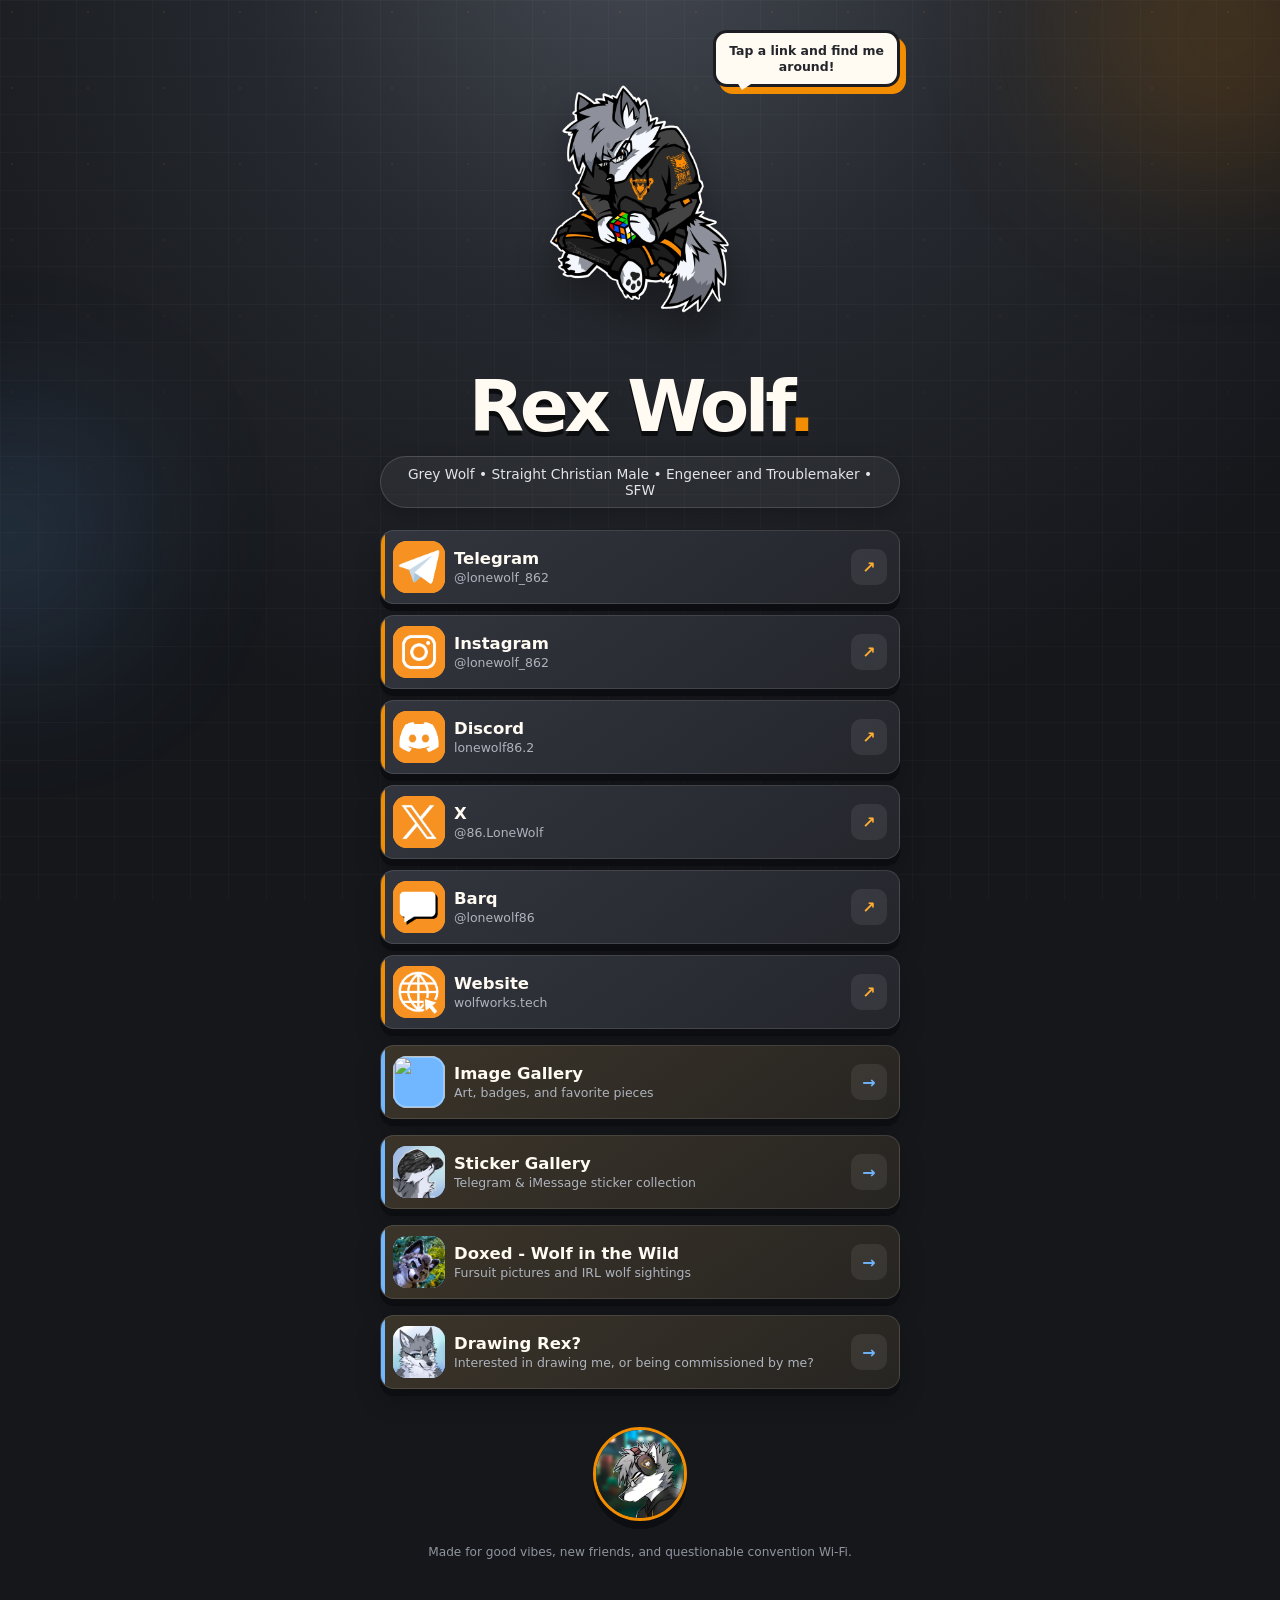
==== commit bd318115: "Add Wolf in the Wild gallery and update artwork and stickers" ====
--- a/index.html
+++ b/index.html
@@ -82,6 +82,13 @@
         </span><span class="link-copy"><strong>Sticker Gallery</strong><small>Telegram & iMessage sticker collection</small></span><span class="action">→</span>
       </a>
 
+      <a class="social-card gallery-link" href="fursuit.html">
+        <span class="icon-box">
+          <img src="assets/icons/Doxed_icon.jpg" alt="">
+        </span>
+	<span class="link-copy"><strong>Doxed - Wolf in the Wild</strong><small>Fursuit pictures and IRL wolf sightings</small></span><span class="action">→</span>
+      </a>
+
       <a class="social-card gallery-link" href="reference.html">
         <span class="icon-box">
           <img src="assets/images/thumbs/rex-portrait.webp" alt="">
